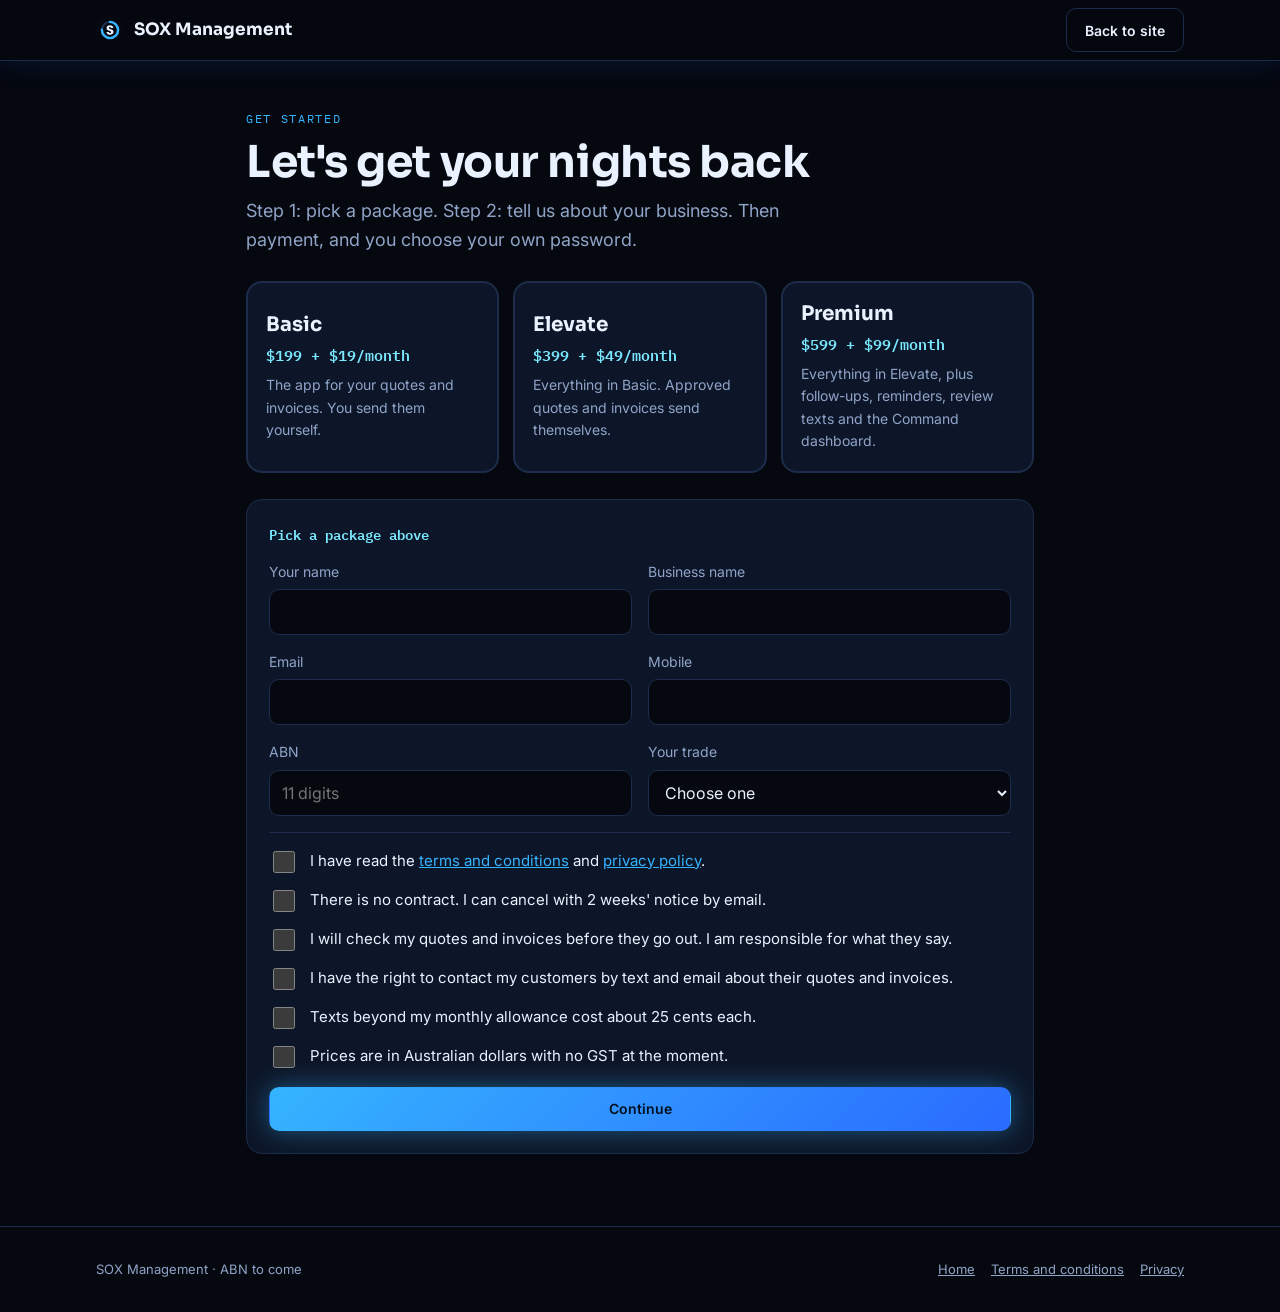
==== start.html @ 00dd7f97 "New look: silk ribbons, updated copy" ====
<!doctype html>
<html lang="en-AU">
<head>
<meta charset="utf-8">
<meta name="viewport" content="width=device-width, initial-scale=1, viewport-fit=cover">
<meta name="claude:viewport-fit-sides" content="cover">
<title>Get Started</title>
<meta name="description" content="Pick a package and tell us about your business.">
<link rel="stylesheet" href="https://fonts.googleapis.com/css2?family=Sora:wght@500;600;700&family=Inter:wght@400;500;600&family=IBM+Plex+Mono:wght@400;500&display=swap">
<link rel="icon" href="assets/sox-icon.svg" type="image/svg+xml">
<link rel="apple-touch-icon" href="assets/apple-touch-icon.png">
<link rel="stylesheet" href="assets/styles.css">
</head>
<body>
<header class="top"><div class="wrap">
  <a class="brand" href="index.html"><img class="mark" src="assets/sox-icon.svg" alt="" width="28" height="28"><span data-cfg="businessName">SOX Management</span></a>
  <nav class="nav" aria-label="Main"><a class="btn btn-ghost" href="index.html">Back to site</a></nav>
</div></header>
<main class="start"><div class="wrap" style="max-width:820px">
  <p class="mono">Get started</p>
  <h1>Let's get your nights back</h1>
  <p class="lede">Step 1: pick a package. Step 2: tell us about your business. Then payment, and you choose your own password.</p>
  <div class="picks" id="picks">
    <button type="button" class="pick" data-plan="basic" aria-pressed="false"><b>Basic</b><div class="pp">$199 + $19/month</div><span class="d">The app for your quotes and invoices. You send them yourself.</span></button>
    <button type="button" class="pick" data-plan="elevate" aria-pressed="false"><b>Elevate</b><div class="pp">$399 + $49/month</div><span class="d">Everything in Basic. Approved quotes and invoices send themselves.</span></button>
    <button type="button" class="pick" data-plan="premium" aria-pressed="false"><b>Premium</b><div class="pp">$599 + $99/month</div><span class="d">Everything in Elevate, plus follow-ups, reminders, review texts and the Command dashboard.</span></button>
  </div>
  <form class="form" id="form" novalidate>
    <p class="sumline" id="sum">Pick a package above</p>
    <div class="two">
      <label class="f">Your name<input type="text" name="name" autocomplete="name" required maxlength="120"></label>
      <label class="f">Business name<input type="text" name="business" autocomplete="organization" required maxlength="160"></label>
    </div>
    <div class="two">
      <label class="f">Email<input type="email" name="email" autocomplete="email" required maxlength="200"></label>
      <label class="f">Mobile<input type="tel" name="mobile" autocomplete="tel" required maxlength="30"></label>
    </div>
    <div class="two">
      <label class="f">ABN<input type="text" name="abn" inputmode="numeric" placeholder="11 digits" required maxlength="20"></label>
      <label class="f">Your trade<select name="trade" required><option value="">Choose one</option><option>Electrician</option><option>Plumber</option><option>Builder</option><option>Arborist</option><option>Landscaper</option><option>Roofer</option><option>Painter</option><option>HVAC</option><option>Other</option></select></label>
    </div>
    <div class="hp" aria-hidden="true"><label>Leave empty<input type="text" name="website" tabindex="-1" autocomplete="off"></label></div>
    <div class="ticks">
      <label><input type="checkbox" name="t1" required><span>I have read the <a href="terms.html" target="_blank" rel="noopener">terms and conditions</a> and <a href="privacy.html" target="_blank" rel="noopener">privacy policy</a>.</span></label>
      <label><input type="checkbox" name="t2" required><span>There is no contract. I can cancel with 2 weeks' notice by email.</span></label>
      <label><input type="checkbox" name="t3" required><span>I will check my quotes and invoices before they go out. I am responsible for what they say.</span></label>
      <label><input type="checkbox" name="t4" required><span>I have the right to contact my customers by text and email about their quotes and invoices.</span></label>
      <label><input type="checkbox" name="t5" required><span>Texts beyond my monthly allowance cost about 25 cents each.</span></label>
      <label><input type="checkbox" name="t6" required><span>Prices are in Australian dollars with no GST at the moment.</span></label>
    </div>
    <div id="msg" role="status" aria-live="polite" hidden></div>
    <button class="btn btn-primary" type="submit" id="go">Continue</button>
  </form>
</div></main>
<footer><div class="wrap">
  <p><span data-cfg="businessName"></span> · <span data-cfg="abn"></span></p>
  <div class="flinks"><a href="index.html">Home</a><a href="terms.html">Terms and conditions</a><a href="privacy.html">Privacy</a></div>
</div></footer>
<script src="assets/config.js"></script>
<script src="assets/start.js"></script>
</body>
</html>
---- assets/styles.css ----
/* Layout: one dark, glowing page. Wheels are the motif. Sections alternate between open bands and a few contained panels. */
:root{
  --bg:#05080F; --bg2:#0A1120; --panel:#0D1628; --panel2:#121E36; --line:#1C2C4A;
  --fg:#EAF1FF; --muted:#90A4C8; --accent:#35B4FF; --accent2:#2A6BFF; --cyan:#7BE9FF;
  --good:#3DDC97; --warn:#FFB454; --bad:#FF6B78; --ring-dim:#14233F;
  --f-display:'Sora',system-ui,-apple-system,'Segoe UI',sans-serif;
  --f-body:'Inter',system-ui,-apple-system,'Segoe UI',sans-serif;
  --f-mono:'IBM Plex Mono',ui-monospace,Menlo,Consolas,monospace;
  color-scheme:dark;
}
*{box-sizing:border-box}
[hidden]{display:none!important}
html{scroll-behavior:smooth}
body{margin:0;background:var(--bg);color:var(--fg);font:16px/1.6 var(--f-body);-webkit-font-smoothing:antialiased}
body::before{content:"";position:fixed;inset:0 0 auto;height:env(safe-area-inset-top,0px);z-index:60;background:var(--bg)}
h1,h2,h3{font-family:var(--f-display);line-height:1.12;margin:0;text-wrap:balance;letter-spacing:-.01em}
p{margin:0}
a{color:var(--accent)}
:focus-visible{outline:2px solid var(--cyan);outline-offset:3px;border-radius:4px}
.wrap{max-width:1120px;margin:0 auto;padding-left:max(16px,env(safe-area-inset-left,0px));padding-right:max(16px,env(safe-area-inset-right,0px))}
.mono{font-family:var(--f-mono);font-size:12px;letter-spacing:.14em;text-transform:uppercase;color:var(--accent)}
.muted{color:var(--muted)}

/* header */
.top{position:sticky;top:env(safe-area-inset-top,0px);z-index:50;background:rgba(5,8,15,.86);backdrop-filter:blur(10px);border-bottom:1px solid var(--line)}
.top .wrap{display:flex;align-items:center;gap:20px;min-height:60px;flex-wrap:wrap}
.brand{font-family:var(--f-display);font-weight:700;font-size:17px;color:var(--fg);text-decoration:none;display:flex;align-items:center;gap:10px}
.brand .mark{width:22px;height:22px;flex:none}
.nav{display:flex;gap:22px;margin-left:auto;align-items:center}
.nav a{color:var(--muted);text-decoration:none;font-size:14px}
.nav a:hover{color:var(--fg)}
.btn{display:inline-flex;align-items:center;justify-content:center;gap:8px;border-radius:10px;padding:11px 18px;font:600 14px var(--f-body);text-decoration:none;border:1px solid transparent;cursor:pointer;min-height:44px}
.btn-primary{background:linear-gradient(135deg,var(--accent),var(--accent2));color:#02101F}
.btn-primary:hover{filter:brightness(1.1)}
.btn-ghost{background:transparent;color:var(--fg);border-color:var(--line)}
.btn-ghost:hover{border-color:var(--accent)}
.menu-btn{display:none;margin-left:auto;background:none;border:1px solid var(--line);color:var(--fg);border-radius:8px;min-height:44px;padding:0 14px;font:500 14px var(--f-body)}

/* hero */
.hero{position:relative;overflow:hidden;padding-block:72px 64px;background:
  radial-gradient(700px 420px at 85% 20%,rgba(42,107,255,.34),transparent 70%),
  radial-gradient(520px 380px at 0% 100%,rgba(20,70,170,.30),transparent 70%),
  linear-gradient(rgba(53,180,255,.05) 1px,transparent 1px) 0 0/72px 72px,
  linear-gradient(90deg,rgba(53,180,255,.05) 1px,transparent 1px) 0 0/72px 72px,var(--bg)}
.hero .wrap{display:grid;grid-template-columns:1.1fr .9fr;gap:48px;align-items:center}
.hero h1{font-size:clamp(40px,6.4vw,72px);font-weight:700;margin:14px 0 20px}
.hero h1 em{font-style:normal;color:var(--accent)}
.lede{font-size:18px;color:var(--muted);max-width:52ch}
.cta-row{display:flex;gap:12px;flex-wrap:wrap;margin-top:28px}
.fine{font-size:13px;color:var(--muted);margin-top:16px}
.snap{background:linear-gradient(180deg,var(--panel2),var(--panel));border:1px solid var(--line);border-radius:18px;padding:22px;box-shadow:0 0 60px rgba(53,180,255,.14)}
.snap-head{display:flex;justify-content:space-between;align-items:center;margin-bottom:14px}
.chip{font:500 11px var(--f-mono);letter-spacing:.12em;text-transform:uppercase;border:1px solid var(--line);border-radius:99px;padding:4px 10px;color:var(--muted)}
.snap-main{display:grid;grid-template-columns:150px 1fr;gap:18px;align-items:center}
.ring-wrap{position:relative;width:100%;aspect-ratio:1}
.ring{display:block;width:100%;height:100%}


.ring-mid{position:absolute;inset:0;display:grid;place-content:center;text-align:center}
.ring-mid b{font:700 26px var(--f-display)}
.ring-mid span{font:11px var(--f-mono);letter-spacing:.1em;color:var(--muted);text-transform:uppercase}
.kv{display:grid;gap:10px}
.kv div{display:flex;justify-content:space-between;gap:10px;border-bottom:1px solid var(--line);padding-bottom:8px;font-size:14px}
.kv b{font-variant-numeric:tabular-nums}
.snap-rings{display:grid;grid-template-columns:repeat(3,1fr);gap:12px;margin-top:18px}
.snap-rings .mini{text-align:center}
.mini .ring-wrap{width:64px;margin:0 auto 6px}
.mini small{display:block;font:11px var(--f-mono);color:var(--muted);letter-spacing:.06em;text-transform:uppercase}

/* sections */
section{padding-block:80px}
.sec-head{max-width:720px;margin-bottom:36px}
.sec-head h2{font-size:clamp(28px,4vw,42px);margin:10px 0 14px}
.sec-head p{color:var(--muted);font-size:17px}
.band{background:var(--bg2);border-block:1px solid var(--line)}

/* where nights go */
.nights{display:grid;grid-template-columns:.8fr 1.2fr;gap:56px;align-items:center}
.big-hrs{display:grid;grid-template-columns:200px 1fr;gap:24px;align-items:center}
.hrs-list{display:grid;gap:16px}
.hrs-row .row{display:flex;justify-content:space-between;gap:12px;font-size:15px}
.hrs-row b{font:500 14px var(--f-mono);color:var(--accent);font-variant-numeric:tabular-nums;white-space:nowrap}
.bar{height:8px;border-radius:99px;background:var(--ring-dim);margin-top:8px;overflow:hidden}
.bar i{display:block;height:100%;border-radius:99px;background:linear-gradient(90deg,var(--accent2),var(--accent))}

/* trades */
.trades{display:grid;grid-template-columns:repeat(4,1fr);gap:1px;background:var(--line);border:1px solid var(--line);border-radius:16px;overflow:hidden}
.trade{background:var(--bg);padding:22px}
.trade h3{font-size:18px;margin-bottom:6px}
.trade p{color:var(--muted);font-size:14px}

/* examples */
.tabs{display:flex;gap:8px;overflow-x:auto;padding-bottom:6px;margin-bottom:18px;scrollbar-width:thin}
.tab{flex:none;background:transparent;border:1px solid var(--line);color:var(--muted);border-radius:99px;padding:9px 16px;font:500 14px var(--f-body);cursor:pointer;min-height:40px}
.tab[aria-selected="true"]{background:linear-gradient(135deg,var(--accent2),var(--accent));color:#02101F;border-color:transparent}
.example{display:grid;grid-template-columns:1.25fr .75fr;gap:22px;min-width:0}
.doc{background:var(--panel);border:1px solid var(--line);border-radius:16px;padding:24px;min-width:0}
.doc h3{font-size:20px}
.doc .sub{font:12px var(--f-mono);color:var(--accent);margin:6px 0 16px}
.msgs{display:grid;gap:12px}
.msg{background:var(--bg2);border:1px solid var(--line);border-radius:12px;padding:14px 16px}
.msg .lab{font:500 11px var(--f-mono);letter-spacing:.12em;text-transform:uppercase;color:var(--accent);margin-bottom:6px}
.msg p{font-size:15px}
.scroll{overflow-x:auto}
table{width:100%;border-collapse:collapse;font-size:14px}
th{text-align:left;font:500 11px var(--f-mono);letter-spacing:.12em;text-transform:uppercase;color:var(--accent);padding:8px 10px;border-bottom:1px solid var(--line);white-space:nowrap}
td{padding:10px;border-bottom:1px solid var(--line);vertical-align:top}
td.num,th.num{text-align:right;font-variant-numeric:tabular-nums}
.why{background:linear-gradient(180deg,rgba(42,107,255,.16),rgba(42,107,255,.05));border:1px solid var(--line);border-radius:16px;padding:24px;align-self:start}
.why h4{margin:0 0 12px;font:500 12px var(--f-mono);letter-spacing:.14em;text-transform:uppercase;color:var(--accent)}
.why ul{margin:0;padding-left:18px;display:grid;gap:10px;font-size:15px}

/* dashboard section */
.dash{display:grid;grid-template-columns:.9fr 1.1fr;gap:44px;align-items:start}
.points{display:grid;gap:14px;margin-top:22px;padding:0;list-style:none}
.points li{display:flex;gap:12px;font-size:16px}
.points li::before{content:"";flex:none;width:10px;height:10px;margin-top:8px;border-radius:50%;border:2px solid var(--accent)}
.portal-demo{background:linear-gradient(180deg,var(--panel2),var(--panel));border:1px solid var(--line);border-radius:18px;padding:20px;min-width:0;box-shadow:0 0 60px rgba(42,107,255,.16)}
.tiles{display:grid;grid-template-columns:repeat(3,1fr);gap:10px}
.tile{background:var(--bg2);border:1px solid var(--line);border-radius:12px;padding:12px;text-align:left;color:var(--fg);cursor:pointer;font:inherit;display:grid;gap:6px;justify-items:start}
.tile:hover{border-color:var(--accent)}
.tile[aria-pressed="true"]{border-color:var(--accent);background:rgba(53,180,255,.10)}
.tile .ring-wrap{width:52px}
.tile b{font:700 17px var(--f-display);font-variant-numeric:tabular-nums}
.tile small{font:11px var(--f-mono);letter-spacing:.06em;text-transform:uppercase;color:var(--muted)}
.drill{margin-top:14px;border-top:1px solid var(--line);padding-top:12px}
.drill h4{margin:0 0 8px;font:500 12px var(--f-mono);letter-spacing:.14em;text-transform:uppercase;color:var(--accent)}
.pill{display:inline-block;border-radius:99px;padding:3px 10px;font:500 12px var(--f-body);white-space:nowrap;border:1px solid var(--line);color:var(--muted)}
.pill.good{color:var(--good);border-color:rgba(61,220,151,.4);background:rgba(61,220,151,.08)}
.pill.warn{color:var(--warn);border-color:rgba(255,180,84,.4);background:rgba(255,180,84,.08)}
.pill.bad{color:var(--bad);border-color:rgba(255,107,120,.4);background:rgba(255,107,120,.08)}
.pill.info{color:var(--accent);border-color:rgba(53,180,255,.4);background:rgba(53,180,255,.08)}

/* process */
.steps{display:grid;grid-template-columns:repeat(4,1fr);gap:18px;counter-reset:s}
.step{border-top:2px solid var(--accent2);padding-top:16px}
.step .n{font:500 12px var(--f-mono);color:var(--accent);letter-spacing:.14em}
.step h3{font-size:19px;margin:8px 0}
.step p{color:var(--muted);font-size:15px}
.effort{margin-top:28px;font-size:18px}

/* packages */
.pkgs{display:grid;grid-template-columns:repeat(3,1fr);gap:18px;align-items:stretch}
.pkg{background:var(--panel);border:1px solid var(--line);border-radius:18px;padding:26px;display:flex;flex-direction:column;gap:14px;min-width:0;position:relative}
.pkg.pop{border-color:var(--accent);background:linear-gradient(180deg,rgba(42,107,255,.2),var(--panel));box-shadow:0 0 50px rgba(53,180,255,.18)}
.badge{position:absolute;top:-12px;left:24px;background:var(--accent);color:#02101F;font:600 11px var(--f-mono);letter-spacing:.12em;padding:5px 12px;border-radius:99px}
.pkg h3{font-size:22px}
.price{font:700 44px var(--f-display);color:var(--accent);line-height:1}
.price-note{font:12px var(--f-mono);color:var(--muted);letter-spacing:.04em}
.pkg ul{margin:6px 0 10px;padding-left:18px;display:grid;gap:8px;font-size:15px;flex:1}
.pkg .btn{width:100%}

/* faq */
.faq{display:grid;gap:10px;max-width:820px}
details{border:1px solid var(--line);border-radius:12px;background:var(--panel);padding:0 18px}
summary{cursor:pointer;padding:16px 0;font:600 16px var(--f-display);list-style:none;display:flex;justify-content:space-between;gap:12px;min-height:44px;align-items:center}
summary::-webkit-details-marker{display:none}
summary::after{content:"+";color:var(--accent);font:400 22px var(--f-mono)}
details[open] summary::after{content:"\2212"}
details p{padding:0 0 16px;color:var(--muted);font-size:15px}

/* book + footer */
.book{background:radial-gradient(600px 300px at 80% 0%,rgba(42,107,255,.3),transparent 70%),var(--bg2);border-top:1px solid var(--line)}
.book .wrap{display:grid;grid-template-columns:1.2fr .8fr;gap:40px;align-items:center}
.book h2{font-size:clamp(30px,4.4vw,48px)}
.contact{display:grid;gap:10px;font-size:15px}
.contact code{font:14px var(--f-mono);color:var(--fg);background:var(--panel);border:1px solid var(--line);border-radius:8px;padding:6px 10px;user-select:all;word-break:break-all}
footer{padding-block:32px;border-top:1px solid var(--line);color:var(--muted);font-size:13px}
footer .wrap{display:flex;gap:16px 32px;flex-wrap:wrap;justify-content:space-between}
footer p{max-width:70ch}

@media (max-width:900px){
  .hero .wrap,.nights,.dash,.book .wrap,.example{grid-template-columns:1fr}
  .trades{grid-template-columns:repeat(2,1fr)}
  .steps{grid-template-columns:repeat(2,1fr)}
  .pkgs{grid-template-columns:1fr}
  .hero{padding-block:48px 44px}
  section{padding-block:56px}
  .menu-btn{display:inline-flex;align-items:center}
  .nav{display:none;width:100%;flex-direction:column;align-items:stretch;gap:0;margin:0;padding-bottom:12px}
  .nav.open{display:flex}
  .nav a{padding:12px 0;border-top:1px solid var(--line)}
}
@media (max-width:520px){
  .snap-main{grid-template-columns:110px 1fr}
  .big-hrs{grid-template-columns:1fr}
  .big-hrs .ring-wrap{max-width:180px}
  .steps{grid-template-columns:1fr}
  .tiles{grid-template-columns:repeat(2,1fr)}
  .trades{grid-template-columns:1fr}
}
@media (prefers-reduced-motion:reduce){html{scroll-behavior:auto}}

/* legal pages */
.legal{padding-block:56px 72px}
.legal .doc{max-width:720px}
.legal h1{font-size:clamp(30px,5vw,44px);margin:10px 0 12px}
.legal h2{font-size:22px;margin:36px 0 10px}
.legal p,.legal li{color:var(--muted);font-size:16px;line-height:1.7}
.legal p+p{margin-top:12px}
.legal ul{margin:10px 0 0;padding-left:22px;display:grid;gap:6px}
.legal a{color:var(--accent)}
.legal .upd{color:var(--muted);font-size:13px}
footer .flinks{display:flex;gap:16px}
footer .flinks a{color:var(--muted)}
.legal ul+p{margin-top:14px}

.brand .mark{width:28px;height:28px;border-radius:7px}
footer .foot-logo{width:120px;height:auto;flex:none}

/* ---- software version additions ---- */
.eyebrow{font:600 12px/1 var(--f-mono);letter-spacing:.28em;color:var(--accent)}
.price .per{font:500 16px var(--f-body);color:var(--muted)}
.soon{display:inline-block;font:600 10px var(--f-mono);letter-spacing:.12em;border:1px solid var(--warn);color:var(--warn);border-radius:99px;padding:1px 7px;margin-left:4px;vertical-align:middle}
.feat{display:grid;grid-template-columns:repeat(4,1fr);gap:16px;margin-bottom:40px}
.feat .f{background:var(--panel);border:1px solid var(--line);border-radius:16px;padding:22px}
.feat .fi{display:grid;place-items:center;width:32px;height:32px;border-radius:50%;background:linear-gradient(135deg,var(--accent2),var(--accent));color:#02101F;font:700 15px var(--f-display);margin-bottom:12px;box-shadow:0 0 18px rgba(53,180,255,.45)}
.feat h3{font-size:18px;margin-bottom:6px}.feat p{color:var(--muted);font-size:15px}
/* Command */
.cm-h{display:flex;justify-content:space-between;align-items:center;gap:10px}
.cm-g{position:relative;max-width:420px;margin:10px auto 0}.cm-g svg{display:block;width:100%;height:auto;overflow:visible}
.gtrack{fill:none;stroke:#12295a;stroke-width:16;filter:drop-shadow(0 0 4px rgba(42,107,255,.4))}
.gval{fill:none;stroke-width:16;filter:drop-shadow(0 0 8px rgba(123,233,255,.7))}
.gtk{stroke:#4a74c0;stroke-width:1;filter:drop-shadow(0 0 2px rgba(123,233,255,.8))}.gtk.big{stroke:#a9d4ff;stroke-width:1.6;filter:drop-shadow(0 0 4px rgba(123,233,255,.95))}
.cm-read{position:absolute;left:0;right:0;bottom:2px;text-align:center}
.cm-big{font:700 clamp(30px,9vw,42px)/1 var(--f-mono);color:#fff;text-shadow:0 0 16px rgba(123,233,255,.55);font-variant-numeric:tabular-nums}
.cm-cap{font:600 10.5px var(--f-mono);letter-spacing:.14em;color:var(--accent);margin-top:8px}
.cm-rows{margin-top:20px;display:grid}
.cm-row{display:flex;align-items:center;gap:14px;padding:10px 2px;border-top:1px solid #1b4a8f;box-shadow:0 -1px 8px -4px rgba(123,233,255,.5)}.cm-row:first-child{border-top:0;box-shadow:none}
.cm-ring{width:38px;height:38px;flex:none;overflow:visible}.cm-ring .rt{fill:none;stroke:#1a3d7a;stroke-width:4}
.cm-ring .rv{fill:none;stroke:#7BE9FF;stroke-width:4.5;stroke-linecap:round;filter:drop-shadow(0 0 3px #7BE9FF) drop-shadow(0 0 9px rgba(123,233,255,.85))}
.cm-ring.hot .rv{stroke:#ff6a5c;filter:drop-shadow(0 0 3px #ff6a5c) drop-shadow(0 0 9px rgba(255,106,92,.85))}
.cm-l{flex:1;min-width:0}.cm-k{font:600 10.5px var(--f-mono);letter-spacing:.16em;color:#8aa9de}.cm-p{font:600 13px var(--f-mono);color:var(--cyan);margin-top:2px}.cm-p.hot{color:#ff8a80}
.cm-v{font:700 22px var(--f-mono);color:#fff;font-variant-numeric:tabular-nums}
.cm-tick{display:flex;align-items:center;gap:10px;margin-top:12px;border:1px solid #2a6ad0;border-radius:12px;padding:9px 12px;background:#06142e;box-shadow:0 0 18px rgba(53,180,255,.3),0 0 6px rgba(53,180,255,.25) inset}
.live{font:700 11px var(--f-mono);color:var(--cyan);white-space:nowrap}.tk-win{overflow:hidden;flex:1;min-width:0}
.tk-run{display:inline-block;white-space:nowrap;font:600 12px var(--f-mono);color:#cfe3ff;animation:tkrun 30s linear infinite}
@keyframes tkrun{from{transform:translateX(0)}to{transform:translateX(-50%)}}
.cm.compact .cm-rows{margin-top:14px}.cm.compact .cm-row{padding:7px 2px}.cm.compact .cm-v{font-size:18px}
@media (prefers-reduced-motion:no-preference){.cm-ring .rv{animation:ringpulse 3s ease-in-out infinite}}
@keyframes ringpulse{50%{filter:drop-shadow(0 0 4px #7BE9FF) drop-shadow(0 0 14px rgba(123,233,255,1))}}
@media (prefers-reduced-motion:reduce){.tk-run{animation:none;white-space:normal}}
@media (min-width:901px){#bigCmd .cm{display:grid;grid-template-columns:1fr 1fr;column-gap:28px;align-items:center}#bigCmd .cm-h,#bigCmd .cm-tick{grid-column:1/-1}#bigCmd .cm-rows{margin-top:0}}
@media (max-width:900px){.feat{grid-template-columns:repeat(2,1fr)}}
@media (max-width:520px){.feat{grid-template-columns:1fr}}
.pkg ul{padding-left:18px}
.terms{display:grid;gap:14px;margin:24px 0}
.tc{display:flex;gap:16px;background:var(--panel);border:1px solid var(--line);border-radius:14px;padding:18px}
.tc .n{flex:none;display:grid;place-items:center;width:32px;height:32px;border-radius:50%;background:linear-gradient(135deg,var(--accent2),var(--accent));color:#02101F;font:700 15px var(--f-display)}
.legal .tc h2{margin:0 0 4px;font-size:19px}.tc>div{min-width:0}
/* start page */
.start{padding-block:48px 72px}
.start h1{font-size:clamp(30px,5vw,44px);margin:10px 0 10px}
.picks{display:grid;grid-template-columns:repeat(3,1fr);gap:14px;margin:26px 0}
.pick{position:relative;text-align:left;background:var(--panel);border:2px solid var(--line);border-radius:16px;padding:18px;color:var(--fg);cursor:pointer;font:inherit;min-width:0}
.pick[aria-pressed="true"]{border-color:var(--accent);box-shadow:0 0 28px rgba(53,180,255,.3)}
.pick b{font:700 20px var(--f-display);display:block}.pick .pp{font:600 15px var(--f-mono);color:var(--cyan);margin:6px 0}.pick span.d{color:var(--muted);font-size:14px;display:block}
.form{display:grid;gap:16px;background:var(--panel);border:1px solid var(--line);border-radius:16px;padding:22px}
.form .two{display:grid;grid-template-columns:1fr 1fr;gap:16px}
.form label.f{display:grid;gap:6px;font-size:14px;color:var(--muted);min-width:0}
.form input[type=text],.form input[type=email],.form input[type=tel],.form select{width:100%;min-height:46px;background:var(--bg);border:1px solid var(--line);border-radius:10px;color:var(--fg);padding:0 12px;font:16px var(--f-body)}
.form input:focus,.form select:focus{outline:2px solid var(--accent);outline-offset:1px}
.ticks{display:grid;gap:12px;border-top:1px solid var(--line);padding-top:16px}
.ticks label{display:flex;gap:12px;align-items:flex-start;font-size:15px;color:var(--fg);cursor:pointer}
.ticks input{flex:none;width:22px;height:22px;margin-top:2px;accent-color:#35B4FF}
.ticks a{color:var(--accent)}
.hp{position:absolute;left:-9999px;width:1px;height:1px;overflow:hidden}
.msg-ok,.msg-err{border-radius:12px;padding:14px 16px;font-size:15px}
.msg-ok{background:rgba(61,220,151,.1);border:1px solid var(--good)}.msg-err{background:rgba(255,107,120,.1);border:1px solid var(--bad)}
.sumline{font:600 14px var(--f-mono);color:var(--cyan)}
@media (max-width:760px){.picks{grid-template-columns:1fr}.form .two{grid-template-columns:1fr}}
.hero .wrap>*,.dash>*,.nights>*,.book .wrap>*,.cm{min-width:0;max-width:100%}
.cm-tick{min-width:0}
.nav a.btn-primary{color:#02101F}.nav a.btn-ghost{color:var(--fg)}
.soon.tier{border-color:var(--accent,#35B4FF);color:var(--accent,#35B4FF);margin-left:8px}

/* ===== Nov 2026 look: blue silk folds + extra glow. The dashboard cards are left exactly as they were. ===== */
.hero .wrap,.book .wrap{position:relative;z-index:1}
.book{position:relative;overflow:hidden}
.hero::before,.book::before{content:"";position:absolute;top:0;right:0;width:clamp(240px,38vw,540px);height:clamp(280px,50vw,660px);border-bottom-left-radius:100% 92%;pointer-events:none;opacity:.92;
  background:repeating-linear-gradient(128deg,rgba(120,170,255,.10) 0 2px,transparent 2px 26px),
  radial-gradient(ellipse 100% 92% at 100% 0%,#05080F 0%,#071438 38%,#0F2C86 66%,#2A62F0 88%,#BFD6FF 98%,#F2F7FF 100%)}
.hero::after,.book::after{content:"";position:absolute;left:0;bottom:0;width:clamp(180px,32vw,460px);height:clamp(150px,24vw,330px);clip-path:polygon(0 12%,100% 100%,0 100%);pointer-events:none;opacity:.92;
  background:repeating-linear-gradient(35deg,rgba(120,170,255,.10) 0 2px,transparent 2px 30px),
  linear-gradient(45deg,#05080F 0%,#071438 45%,#0F2C86 75%,#2A62F0 92%,#BFD6FF 98%,#F2F7FF 100%)}
.hero h1 em{text-shadow:0 0 30px rgba(53,180,255,.6),0 0 70px rgba(42,107,255,.4)}
.btn-primary{box-shadow:0 0 26px rgba(53,180,255,.42)}
.btn-primary:hover{box-shadow:0 0 42px rgba(53,180,255,.65)}
.btn-ghost:hover{box-shadow:0 0 22px rgba(53,180,255,.25)}
#trades,#packages{background:linear-gradient(180deg,#05080F,#061233 55%,#05080F);border-color:#12306A}
.feat .f,.pkg{border-color:#1B3A7A;box-shadow:inset 0 1px 0 rgba(160,200,255,.18),0 0 34px rgba(31,85,224,.12)}
.pkg.pop{box-shadow:inset 0 1px 0 rgba(200,225,255,.3),0 0 80px rgba(53,180,255,.3)}
.top{box-shadow:0 1px 30px rgba(31,85,224,.18)}
@media (max-width:760px){
  .hero::before,.book::before{width:150px;height:190px;opacity:.55}
  .hero::after,.book::after{width:150px;height:110px;opacity:.5}
}

/* ===== Command on the website: exactly the same look as the dashboard in the app ===== */
#heroCmd,.portal-demo{background:none;border:0;padding:0;box-shadow:none}
.cm{background:radial-gradient(120% 80% at 50% 0%,#0a1a3c 0%,#050a16 60%);color:#e8f1ff;border:1px solid #1f4f9a;border-radius:20px;padding:16px 16px 14px;box-shadow:0 0 0 1px #0f2a58 inset,0 0 26px rgba(63,208,255,.18),0 10px 40px rgba(29,93,240,.25)}
.cm .eyebrow{color:#4da3ff}
.cm .chip{font:400 12px var(--f-body);letter-spacing:0;text-transform:none;border:1px solid #2a5cb0;border-radius:99px;padding:5px 11px;color:#9fc2f5;box-shadow:0 0 10px rgba(63,208,255,.25)}
.cm .gval{filter:drop-shadow(0 0 8px rgba(63,208,255,.7))}
.cm .gtk{filter:drop-shadow(0 0 2px rgba(63,208,255,.8))}.cm .gtk.big{filter:drop-shadow(0 0 4px rgba(63,208,255,.95))}
.cm-big{font-size:clamp(30px,10vw,42px);text-shadow:0 0 16px rgba(63,208,255,.55)}
.cm-cap{color:#4da3ff}
.cm-row{box-shadow:0 -1px 8px -4px rgba(63,208,255,.55)}.cm-row:first-child{box-shadow:none}
.cm-ring .rt{filter:drop-shadow(0 0 4px rgba(63,208,255,.25))}
.cm-ring .rv{stroke:#3fd0ff;filter:drop-shadow(0 0 3px #3fd0ff) drop-shadow(0 0 9px rgba(63,208,255,.85))}
.cm-ring.hot .rv{stroke:#ff6a5c;filter:drop-shadow(0 0 3px #ff6a5c) drop-shadow(0 0 9px rgba(255,106,92,.85))}
.cm-p{color:#3fd0ff}.cm-p.hot{color:#ff8a80}
.live{color:#3fd0ff}
.cm-tick{box-shadow:0 0 18px rgba(63,208,255,.3),0 0 6px rgba(63,208,255,.25) inset}
.cm.compact .cm-rows{margin-top:20px}.cm.compact .cm-row{padding:10px 2px}.cm.compact .cm-v{font-size:22px}
@media (prefers-reduced-motion:no-preference){.cm-ring .rv{animation:ringpulse2 3s ease-in-out infinite}}
@keyframes ringpulse2{50%{filter:drop-shadow(0 0 4px #3fd0ff) drop-shadow(0 0 14px rgba(63,208,255,1))}}
@media (min-width:901px){
  #bigCmd .cm{display:block;padding:16px 16px 14px}
  #bigCmd .cm-g{max-width:420px;margin:10px auto 0}
  #bigCmd .cm-rows{margin-top:20px}
}

/* ===== More futuristic: floating HUD bits, orbit rings, scan line, glow ===== */
.fx{position:absolute;inset:0;pointer-events:none;overflow:hidden;z-index:0}
.fx .stars{position:absolute;inset:0;background:
  radial-gradient(1.5px 1.5px at 8% 22%,#BFE6FF,transparent),radial-gradient(1px 1px at 14% 70%,#7BB4FF,transparent),radial-gradient(1.5px 1.5px at 22% 40%,#fff,transparent),
  radial-gradient(1px 1px at 31% 12%,#7BB4FF,transparent),radial-gradient(1.5px 1.5px at 38% 84%,#BFE6FF,transparent),radial-gradient(1px 1px at 47% 30%,#fff,transparent),
  radial-gradient(1.5px 1.5px at 55% 66%,#7BB4FF,transparent),radial-gradient(1px 1px at 63% 16%,#BFE6FF,transparent),radial-gradient(1.5px 1.5px at 72% 78%,#fff,transparent),
  radial-gradient(1px 1px at 79% 44%,#7BB4FF,transparent),radial-gradient(1.5px 1.5px at 90% 60%,#BFE6FF,transparent),radial-gradient(1px 1px at 95% 12%,#fff,transparent);
  animation:twinkle 5s ease-in-out infinite alternate}
@keyframes twinkle{from{opacity:.45}to{opacity:1}}
.ringfx{position:absolute;border-radius:50%}
.ringfx.r1{left:-180px;bottom:-260px;width:620px;height:620px;border:1px dashed rgba(63,208,255,.28);box-shadow:0 0 40px rgba(63,208,255,.08) inset;animation:spin 70s linear infinite}
.ringfx.r1::after{content:"";position:absolute;inset:-1px;border-radius:50%;border:2px solid transparent;border-top-color:#3fd0ff;border-right-color:rgba(63,208,255,.25);filter:drop-shadow(0 0 8px #3fd0ff)}
.ringfx.r2{left:-90px;bottom:-170px;width:440px;height:440px;border:1px solid rgba(42,107,255,.35);animation:spin 45s linear infinite reverse}
.ringfx.r2::after{content:"";position:absolute;inset:-1px;border-radius:50%;border:2px solid transparent;border-bottom-color:#7BB4FF;filter:drop-shadow(0 0 8px #2A6BFF)}
@keyframes spin{to{transform:rotate(360deg)}}
.scan{position:absolute;left:0;right:0;top:0;height:1px;background:linear-gradient(90deg,transparent,rgba(63,208,255,.65),transparent);box-shadow:0 0 18px 2px rgba(63,208,255,.35);animation:scanY 9s linear infinite}
@keyframes scanY{from{transform:translateY(0);opacity:0}8%{opacity:1}92%{opacity:1}to{transform:translateY(760px);opacity:0}}
.orb{position:absolute;width:8px;height:8px;border-radius:50%;background:#3fd0ff;box-shadow:0 0 14px 3px rgba(63,208,255,.7);animation:bob 7s ease-in-out infinite}
.orb.o1{left:46%;top:18%}.orb.o2{left:8%;top:38%;width:5px;height:5px;animation-delay:-2s}.orb.o3{left:58%;bottom:14%;animation-delay:-4s}.orb.o4{left:30%;top:10%;width:5px;height:5px;animation-delay:-1s}
@keyframes bob{50%{transform:translate3d(10px,-18px,0)}}
.chipfx{position:absolute;display:flex;align-items:center;gap:8px;font:600 11px var(--f-mono);letter-spacing:.08em;color:#CFE3FF;background:rgba(6,20,46,.78);border:1px solid #2a6ad0;border-radius:999px;padding:7px 13px;white-space:nowrap;box-shadow:0 0 22px rgba(63,208,255,.3),0 0 8px rgba(63,208,255,.25) inset;backdrop-filter:blur(4px);animation:bob 8s ease-in-out infinite}
.chipfx i{width:6px;height:6px;border-radius:50%;background:#3DDC97;box-shadow:0 0 8px #3DDC97}
.chipfx.c1{left:44%;top:12%}.chipfx.c2{left:3%;top:56%;animation-delay:-3s}.chipfx.c3{left:50%;bottom:7%;animation-delay:-5s}.chipfx.c4{right:2%;bottom:5%;animation-delay:-2s}
.mono .pdot{display:inline-block;width:7px;height:7px;border-radius:50%;background:#3fd0ff;box-shadow:0 0 10px #3fd0ff;margin-right:10px;vertical-align:middle;animation:pdot 2s ease-in-out infinite}
@keyframes pdot{50%{opacity:.35;box-shadow:0 0 3px #3fd0ff}}
.hero h1 em{animation:emglow 4s ease-in-out infinite alternate}
@keyframes emglow{from{text-shadow:0 0 22px rgba(53,180,255,.5),0 0 60px rgba(42,107,255,.35)}to{text-shadow:0 0 38px rgba(53,180,255,.95),0 0 100px rgba(42,107,255,.6)}}
.btn-primary{position:relative;overflow:hidden}
.btn-primary::after{content:"";position:absolute;top:0;bottom:0;width:40%;left:-60%;background:linear-gradient(100deg,transparent,rgba(255,255,255,.4),transparent);transform:skewX(-20deg);animation:sheen 5s ease-in-out infinite}
@keyframes sheen{0%,60%{left:-60%}100%{left:130%}}
/* HUD brackets around the dashboard cards */
.cm{position:relative}
.cm::before,.cm::after{content:"";position:absolute;width:26px;height:26px;border:2px solid #3fd0ff;filter:drop-shadow(0 0 6px #3fd0ff);pointer-events:none}
.cm::before{top:-9px;left:-9px;border-right:0;border-bottom:0;border-top-left-radius:10px}
.cm::after{bottom:-9px;right:-9px;border-left:0;border-top:0;border-bottom-right-radius:10px}
/* glowing section dividers */
section.band{position:relative}
section.band::before{content:"";position:absolute;left:8%;right:8%;top:-1px;height:1px;background:linear-gradient(90deg,transparent,#3fd0ff,transparent);box-shadow:0 0 16px 1px rgba(63,208,255,.55)}
.step{box-shadow:0 -2px 14px -6px rgba(63,208,255,.7)}
.feat .f:hover,.pkg:hover{border-color:#2a6ad0;box-shadow:inset 0 1px 0 rgba(200,225,255,.3),0 0 46px rgba(53,180,255,.28);transition:box-shadow .25s,border-color .25s}
@media (max-width:900px){.chipfx.c1,.chipfx.c3,.chipfx.c4{display:none}.chipfx.c2{top:auto;bottom:14%}.ringfx.r1{width:420px;height:420px}}
@media (max-width:560px){.chipfx{display:none}}
@media (prefers-reduced-motion:reduce){.fx *,.hero h1 em,.btn-primary::after,.mono .pdot{animation:none!important}}
/* chip positions: keep clear of text and the dashboard */
.chipfx.c1{left:34%;top:7%}
.chipfx.c2{left:4%;top:auto;bottom:6%}
.chipfx.c3{left:36%;bottom:5%}
.chipfx.c4{right:2%;top:3%;bottom:auto}
.ringfx.r1{border-color:rgba(63,208,255,.16)}
.ringfx.r2{opacity:.5}
@media (max-width:900px){.chipfx.c2{bottom:3%}}
/* hero: one column now (dashboard lives in its own section) */
.hero>.wrap{display:block}
.hero>.wrap>div{max-width:680px}
.chipfx.c1{left:52%;top:18%}.chipfx.c3{left:58%;bottom:12%}.chipfx.c4{right:3%;top:34%}.chipfx.c2{left:62%;top:52%;bottom:auto}
@media (max-width:900px){.chipfx{display:none}}
/* silk folds stay crisp like the Resend look */
.ringfx.r1{opacity:.5}.ringfx.r2{opacity:.35}

/* ===== Blue flame: flowing squiggly ribbons instead of circles ===== */
.hero::before,.book::before{inset:0;width:auto;height:auto;border-radius:0;clip-path:none;filter:none;opacity:.95;
  background:url(flame.svg) center/cover no-repeat;mask-image:none;-webkit-mask-image:none;animation:flameA 18s ease-in-out infinite alternate}
.hero::after,.book::after{inset:0;width:auto;height:auto;border-radius:0;clip-path:none;filter:none;opacity:.55;
  background:url(flame.svg) center/cover no-repeat;transform:scaleX(-1) scaleY(1.15);animation:flameB 24s ease-in-out infinite alternate}
@keyframes flameA{from{transform:translate3d(-2%,1%,0) scale(1.04)}to{transform:translate3d(2%,-2%,0) scale(1.1)}}
@keyframes flameB{from{transform:scaleX(-1) scaleY(1.15) translate3d(0,2%,0)}to{transform:scaleX(-1) scaleY(1.25) translate3d(3%,-3%,0)}}
.ringfx{display:none}
/* faint flame through the middle sections too */
#dashboard,#packages,#what{position:relative;overflow:hidden}
#dashboard::after,#packages::after,#what::after{content:"";position:absolute;inset:0;background:url(flame.svg) center/cover no-repeat;opacity:.28;pointer-events:none;z-index:0;animation:flameA 26s ease-in-out infinite alternate}
#dashboard>.wrap,#packages>.wrap,#what>.wrap{position:relative;z-index:1}
@media (prefers-reduced-motion:reduce){.hero::before,.hero::after,.book::before,.book::after,#dashboard::after,#packages::after,#what::after{animation:none}}
/* keep words readable: flames fade out behind the text */
.hero::before,.hero::after,.book::before,.book::after{-webkit-mask-image:linear-gradient(100deg,rgba(0,0,0,.18) 0%,rgba(0,0,0,.25) 42%,#000 75%);mask-image:linear-gradient(100deg,rgba(0,0,0,.18) 0%,rgba(0,0,0,.25) 42%,#000 75%)}
.hero::after,.book::after{opacity:.4}
#dashboard::after,#packages::after,#what::after{opacity:.2}
@media (max-width:760px){.hero::before,.hero::after,.book::before,.book::after{-webkit-mask-image:none;mask-image:none;opacity:.35}}

/* ===== Real blue flames (filled, soft, flickering) ===== */
.hero::after,.book::after{display:none}
.hero::before,.book::before{background:url(flame.svg) center bottom/cover no-repeat;opacity:1;animation:none;-webkit-mask-image:linear-gradient(100deg,rgba(0,0,0,.35) 0%,rgba(0,0,0,.4) 40%,#000 70%);mask-image:linear-gradient(100deg,rgba(0,0,0,.35) 0%,rgba(0,0,0,.4) 40%,#000 70%)}
#dashboard::after,#packages::after,#what::after{background:url(flame.svg) center bottom/cover no-repeat;opacity:.3;animation:none}
@media (max-width:760px){.hero::before,.book::before{-webkit-mask-image:none;mask-image:none;opacity:.6}}

/* ===== Squiggly flame sweeping left to right ===== */
.hero::before,.book::before{background:url(flame.svg) center/cover no-repeat;-webkit-mask-image:linear-gradient(90deg,rgba(0,0,0,.55),rgba(0,0,0,.7) 50%,#000);mask-image:linear-gradient(90deg,rgba(0,0,0,.55),rgba(0,0,0,.7) 50%,#000)}
#dashboard::after,#packages::after,#what::after,#nights::after,#faq::after{content:"";position:absolute;inset:0;background:url(flame.svg) center/cover no-repeat;opacity:.3;pointer-events:none;z-index:0}
#packages::after{transform:scaleY(-1)}
#what::after{transform:scaleX(-1)}
#nights,#faq{position:relative;overflow:hidden}
#nights>.wrap,#faq>.wrap{position:relative;z-index:1}
.hero::before,.book::before{-webkit-mask-image:linear-gradient(90deg,rgba(0,0,0,.3),rgba(0,0,0,.45) 45%,#000 80%);mask-image:linear-gradient(90deg,rgba(0,0,0,.3),rgba(0,0,0,.45) 45%,#000 80%)}
#dashboard::after,#packages::after,#what::after,#nights::after,#faq::after{opacity:.22}
/* flame v4: billowing tongues, big, bottom-anchored, leaning right */
.hero::before,.book::before{background:url(flame.svg) center bottom/cover no-repeat;-webkit-mask-image:linear-gradient(90deg,rgba(0,0,0,.35),rgba(0,0,0,.5) 45%,#000 80%);mask-image:linear-gradient(90deg,rgba(0,0,0,.35),rgba(0,0,0,.5) 45%,#000 80%)}
#dashboard::after,#packages::after,#what::after,#nights::after,#faq::after{background:url(flame.svg) center bottom/cover no-repeat;opacity:.25}
/* silk ribbon (v5): smooth cloth shading, no flames */
.hero::before,.book::before{background:url(flame.svg) center/cover no-repeat;animation:flameA 22s ease-in-out infinite alternate;-webkit-mask-image:linear-gradient(90deg,rgba(0,0,0,.35),rgba(0,0,0,.55) 45%,#000 80%);mask-image:linear-gradient(90deg,rgba(0,0,0,.35),rgba(0,0,0,.55) 45%,#000 80%)}
#dashboard::after,#packages::after,#what::after,#nights::after,#faq::after{background:url(flame.svg) center/cover no-repeat;opacity:.3}
/* two subtler ribbons */
#dashboard::after,#packages::after,#what::after,#nights::after,#faq::after{opacity:.22}

/* ===== Ribbons v6: clean, only cutting the corners; each section gets its own corner ===== */
.hero::before,.book::before,.hero::after,.book::after{display:block;inset:0;width:auto;height:auto;transform:none;animation:none;-webkit-mask-image:none;mask-image:none;filter:none;border-radius:0;clip-path:none;background-repeat:no-repeat;background-position:center;background-size:cover}
.hero::before{background-image:url(rb-tr.svg);opacity:.9}
.hero::after{background-image:url(rb-bl.svg);opacity:.75}
.book::before{background-image:url(rb-tl.svg);opacity:.8}
.book::after{background-image:url(rb-br.svg);opacity:.8}
#dashboard::after,#packages::after,#what::after,#nights::after,#faq::after{background-repeat:no-repeat;background-position:center;background-size:cover;transform:none;animation:none;opacity:.5}
#what::after{background-image:url(rb-tl.svg)}
#dashboard::after{background-image:url(rb-br.svg);opacity:.55}
#packages::after{background-image:url(rb-tr.svg);opacity:.4}
#nights::after,#faq::after{display:none}
/* inviting packages */
.pkg .tag{margin:-2px 0 4px;font:500 13px var(--f-body);color:#7BB4FF}
.reassure{margin:26px auto 0;text-align:center;color:var(--muted);font-size:16px}
.reassure a{color:#7BB4FF;font-weight:600}
.pkg.pop .tag{color:#BFE6FF}
/* last section: keep the ribbon off the words */
.book::before{display:none}
.book::after{opacity:.35;-webkit-mask-image:linear-gradient(90deg,transparent 45%,#000 85%);mask-image:linear-gradient(90deg,transparent 45%,#000 85%)}
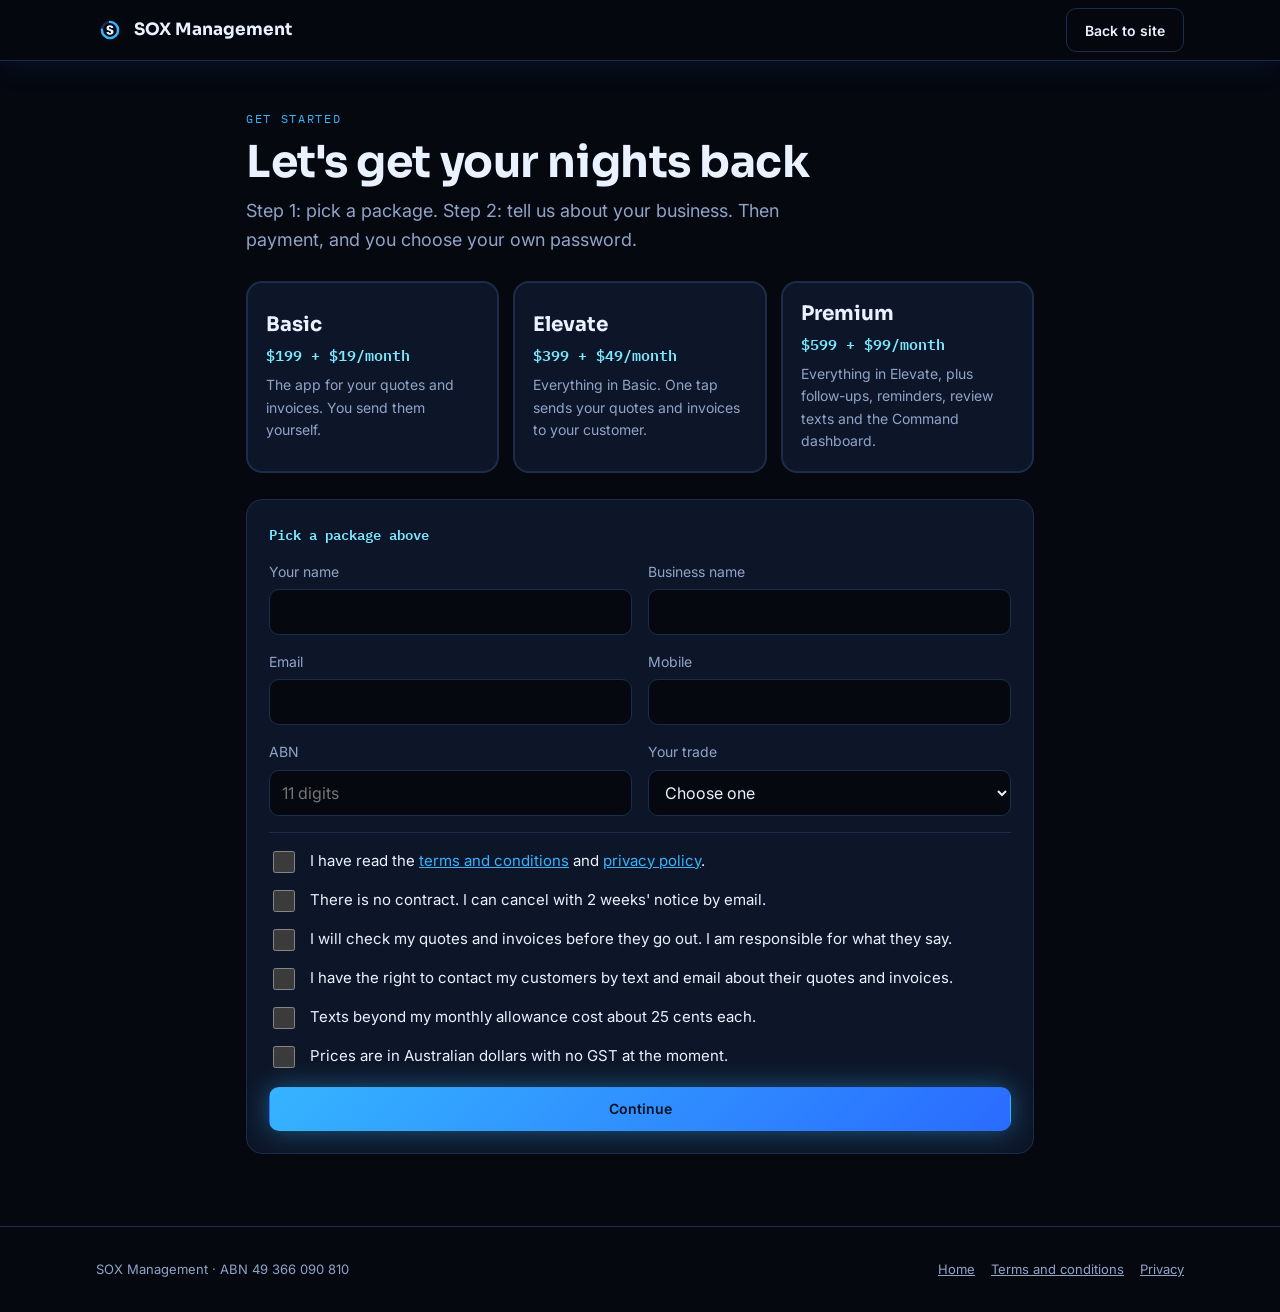
==== commit 13ef026a: "Website: Elevate wording now says one tap sends quotes and invoices Co-Authored-By: Claude Sonnet 5." ====
--- a/start.html
+++ b/start.html
@@ -22,7 +22,7 @@
   <p class="lede">Step 1: pick a package. Step 2: tell us about your business. Then payment, and you choose your own password.</p>
   <div class="picks" id="picks">
     <button type="button" class="pick" data-plan="basic" aria-pressed="false"><b>Basic</b><div class="pp">$199 + $19/month</div><span class="d">The app for your quotes and invoices. You send them yourself.</span></button>
-    <button type="button" class="pick" data-plan="elevate" aria-pressed="false"><b>Elevate</b><div class="pp">$399 + $49/month</div><span class="d">Everything in Basic. Approved quotes and invoices send themselves.</span></button>
+    <button type="button" class="pick" data-plan="elevate" aria-pressed="false"><b>Elevate</b><div class="pp">$399 + $49/month</div><span class="d">Everything in Basic. One tap sends your quotes and invoices to your customer.</span></button>
     <button type="button" class="pick" data-plan="premium" aria-pressed="false"><b>Premium</b><div class="pp">$599 + $99/month</div><span class="d">Everything in Elevate, plus follow-ups, reminders, review texts and the Command dashboard.</span></button>
   </div>
   <form class="form" id="form" novalidate>
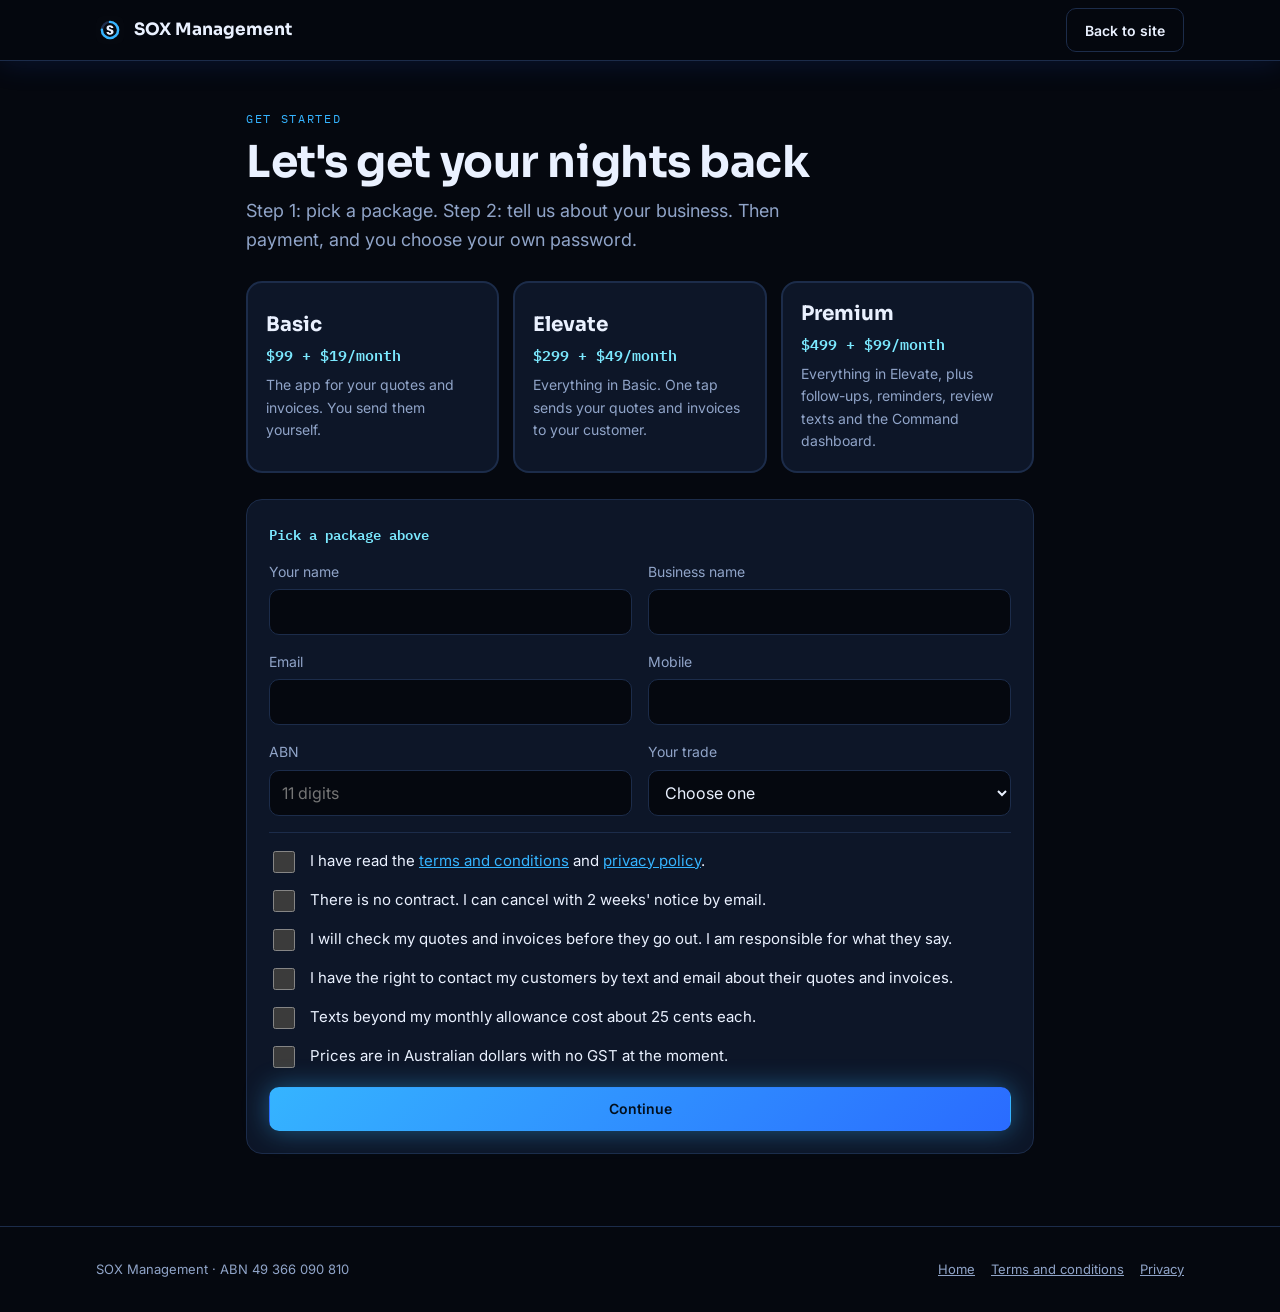
==== commit adc2372e: "Setup fees now $99, $299, $499 Co-Authored-By: Claude Sonnet 5.5 <noreply@anthropic.com> Claude-Sess" ====
--- a/start.html
+++ b/start.html
@@ -21,9 +21,9 @@
   <h1>Let's get your nights back</h1>
   <p class="lede">Step 1: pick a package. Step 2: tell us about your business. Then payment, and you choose your own password.</p>
   <div class="picks" id="picks">
-    <button type="button" class="pick" data-plan="basic" aria-pressed="false"><b>Basic</b><div class="pp">$199 + $19/month</div><span class="d">The app for your quotes and invoices. You send them yourself.</span></button>
-    <button type="button" class="pick" data-plan="elevate" aria-pressed="false"><b>Elevate</b><div class="pp">$399 + $49/month</div><span class="d">Everything in Basic. One tap sends your quotes and invoices to your customer.</span></button>
-    <button type="button" class="pick" data-plan="premium" aria-pressed="false"><b>Premium</b><div class="pp">$599 + $99/month</div><span class="d">Everything in Elevate, plus follow-ups, reminders, review texts and the Command dashboard.</span></button>
+    <button type="button" class="pick" data-plan="basic" aria-pressed="false"><b>Basic</b><div class="pp">$99 + $19/month</div><span class="d">The app for your quotes and invoices. You send them yourself.</span></button>
+    <button type="button" class="pick" data-plan="elevate" aria-pressed="false"><b>Elevate</b><div class="pp">$299 + $49/month</div><span class="d">Everything in Basic. One tap sends your quotes and invoices to your customer.</span></button>
+    <button type="button" class="pick" data-plan="premium" aria-pressed="false"><b>Premium</b><div class="pp">$499 + $99/month</div><span class="d">Everything in Elevate, plus follow-ups, reminders, review texts and the Command dashboard.</span></button>
   </div>
   <form class="form" id="form" novalidate>
     <p class="sumline" id="sum">Pick a package above</p>
